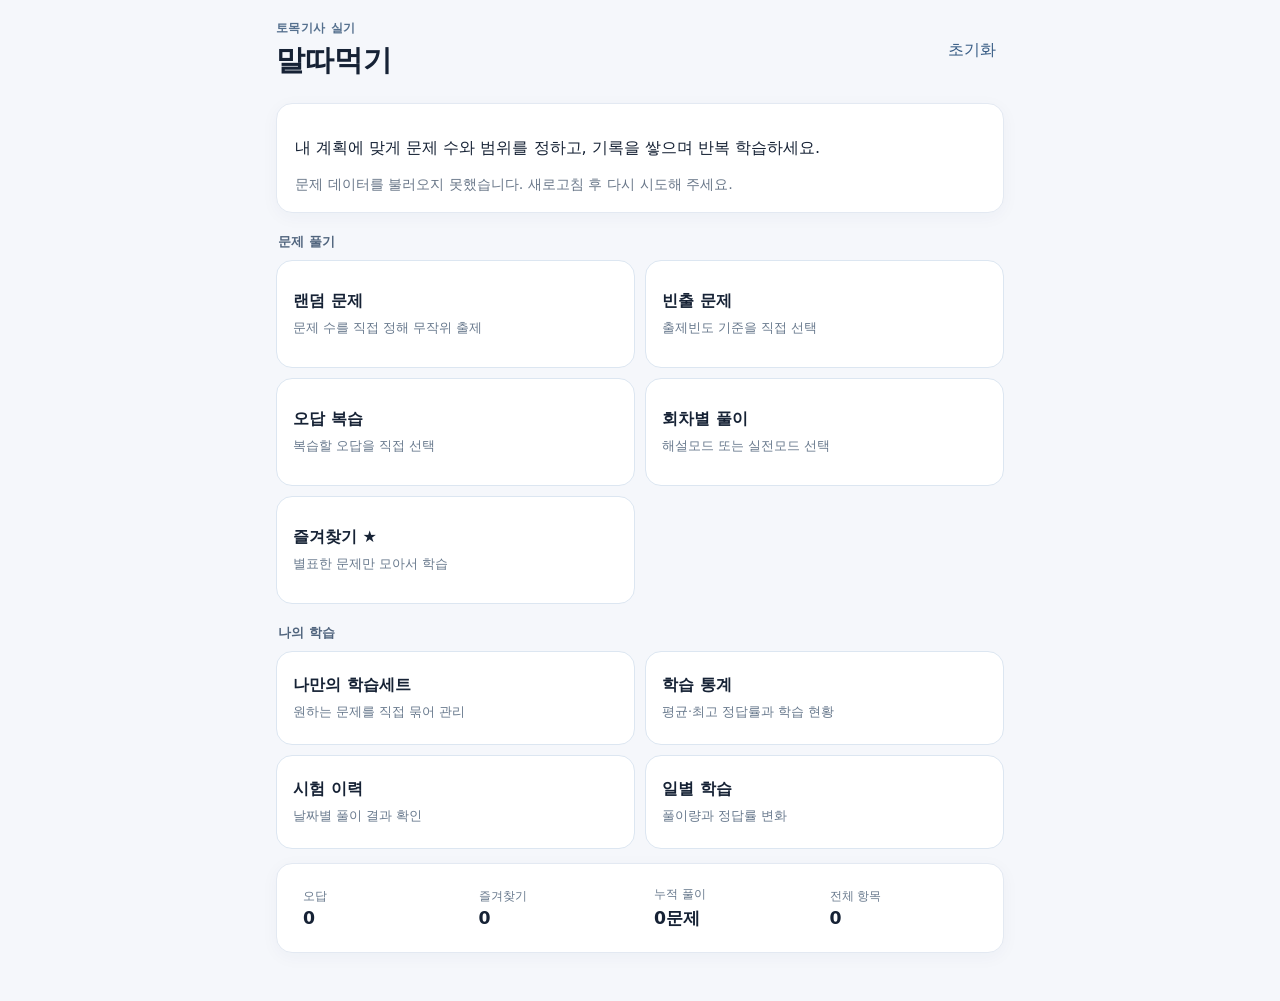
==== index.html @ a608e1f9 "No-op restore root civil app" ====
<!doctype html>
<html lang="ko">
<head>
  <meta charset="UTF-8" />
  <meta name="viewport" content="width=device-width, initial-scale=1, viewport-fit=cover" />
  <meta name="theme-color" content="#0f2747" />
  <title>토목기사 실기 말따먹기</title>
  <script>
    (() => {
      const version = 'civil-ux-20260830-4';
      const url = new URL(window.location.href);
      if (url.searchParams.get('v') !== version) {
        url.searchParams.set('v', version);
        window.location.replace(url.toString());
      }
    })();
  </script>
  <link rel="manifest" href="manifest.webmanifest?v=civil-ux-20260830-4" />
  <link rel="stylesheet" href="styles-civil-v2.css?v=civil-ux-20260830-4" />
  <link rel="stylesheet" href="civil-ui-patch.css?v=civil-ux-20260830-4" />
</head>
<body>
<main class="app-shell">
  <header>
    <div><p class="eyebrow">토목기사 실기</p><h1>말따먹기</h1></div>
    <button class="text-button" id="resetButton" type="button">초기화</button>
  </header>

  <section id="homeView" class="view">
    <div class="intro card">
      <p>내 계획에 맞게 문제 수와 범위를 정하고, 기록을 쌓으며 반복 학습하세요.</p>
      <div id="dataStatus" class="muted">문제 데이터를 불러오는 중...</div>
    </div>

    <p class="section-title">문제 풀기</p>
    <div class="mode-grid">
      <button class="mode-card" data-mode="random" type="button"><strong>랜덤 문제</strong><span>문제 수를 직접 정해 무작위 출제</span></button>
      <button class="mode-card" data-mode="frequent" type="button"><strong>빈출 문제</strong><span>출제빈도 기준을 직접 선택</span></button>
      <button class="mode-card" data-mode="wrong" type="button"><strong>오답 복습</strong><span>복습할 오답을 직접 선택</span></button>
      <button class="mode-card" data-mode="round" type="button"><strong>회차별 풀이</strong><span>해설모드 또는 실전모드 선택</span></button>
      <button class="mode-card" data-mode="favorite" type="button"><strong>즐겨찾기 ★</strong><span>별표한 문제만 모아서 학습</span></button>
    </div>

    <p class="section-title">나의 학습</p>
    <div class="mode-grid personal-grid">
      <button class="mode-card" data-panel="sets" type="button"><strong>나만의 학습세트</strong><span>원하는 문제를 직접 묶어 관리</span></button>
      <button class="mode-card" data-panel="stats" type="button"><strong>학습 통계</strong><span>평균·최고 정답률과 학습 현황</span></button>
      <button class="mode-card" data-panel="history" type="button"><strong>시험 이력</strong><span>날짜별 풀이 결과 확인</span></button>
      <button class="mode-card" data-panel="daily" type="button"><strong>일별 학습</strong><span>풀이량과 정답률 변화</span></button>
    </div>

    <section id="randomPicker" class="card hidden picker-card">
      <div class="picker-head"><strong>랜덤 문제 수</strong><button class="text-button close-picker" type="button">닫기</button></div>
      <div class="count-options">
        <button data-count="5" type="button">5</button>
        <button data-count="10" type="button">10</button>
        <button class="recommended selected" data-count="12" type="button"><span class="recommend-badge">추천</span>12</button>
        <button data-count="20" type="button">20</button>
        <button data-count="all" type="button">전체</button>
      </div>
      <label class="field-label" for="randomCountInput">직접 입력</label>
      <div class="inline-field"><input id="randomCountInput" type="number" min="1" inputmode="numeric" value="12"><span>문제</span></div>
      <button id="startRandomButton" class="primary wide" type="button">시작하기</button>
    </section>

    <section id="frequentPicker" class="card hidden picker-card">
      <div class="picker-head"><strong>빈출 문제 설정</strong><button class="text-button close-picker" type="button">닫기</button></div>
      <div id="frequencyOptions" class="count-options frequency-options"></div>
      <p id="frequentCountText" class="muted"></p>
      <p id="frequentProgressText" class="muted"></p>
      <div class="dual-actions"><button id="continueFrequentButton" class="primary" type="button">이어서 풀기</button><button id="restartFrequentButton" class="secondary" type="button">처음부터 풀기</button></div>
    </section>

    <section id="roundPicker" class="card hidden picker-card">
      <div class="picker-head"><strong>회차별 풀이</strong><button class="text-button close-picker" type="button">닫기</button></div>
      <label class="field-label" for="roundSelect">회차 선택</label>
      <select id="roundSelect"></select>
      <p class="round-mode-help">같은 회차를 <b>답을 보며 학습</b>하거나, <b>정답을 끝까지 가린 채 실전처럼</b> 풀 수 있습니다.</p>
      <div class="round-mode-grid">
        <button id="startRoundExplainButton" class="round-mode-button explain" type="button"><strong>해설모드</strong><span>문제와 정답을 함께 보며 학습</span></button>
        <button id="startRoundExamButton" class="round-mode-button exam" type="button"><strong>실전모드</strong><span>정답을 마지막까지 가리고 채점</span></button>
      </div>
    </section>

    <section id="listPicker" class="card hidden picker-card">
      <div class="picker-head"><strong id="listPickerTitle">문제 선택</strong><button class="text-button close-picker" type="button">닫기</button></div>
      <div class="list-tools"><button id="selectAllButton" class="small-button" type="button">전체 선택</button><button id="clearAllButton" class="small-button" type="button">전체 해제</button><span id="selectedCountText" class="muted"></span></div>
      <div id="selectableQuestionList" class="selectable-list"></div>
      <button id="startSelectedButton" class="primary wide" type="button">선택 문제 풀기</button>
    </section>

    <section class="stats card home-stats">
      <div><span>오답</span><strong id="wrongCount">0</strong></div>
      <div><span>즐겨찾기</span><strong id="favoriteCount">0</strong></div>
      <div><span>누적 풀이</span><strong id="solvedCount">0문제</strong></div>
      <div><span>전체 항목</span><strong id="uniqueCount">0</strong></div>
    </section>
  </section>

  <section id="quizView" class="view hidden">
    <div class="quiz-top"><button id="backButton" class="text-button" type="button">‹ 나가기</button><span id="modeLabel"></span></div>
    <div class="progress-row"><span id="roundLabel"></span><strong id="progressLabel"></strong></div>
    <div class="meter"><i id="meterFill"></i></div>
    <div class="meta-card"><div><span class="meta-title">빈도수</span><strong id="frequencyText">-</strong></div><div><span class="meta-title">출제년도·회차</span><span id="appearancesText">-</span></div></div>
    <article class="question-card">
      <div class="question-heading"><h2>문제</h2><button id="favoriteButton" class="favorite-button" type="button" aria-label="즐겨찾기">☆</button></div>
      <p id="questionText"></p>
    </article>
    <div id="explainAnswerBox" class="explain-answer hidden"><span class="meta-title">정답</span><p id="explainAnswerText"></p></div>
    <div id="answerArea">
      <label class="answer-label" for="answerInput">답 입력</label>
      <textarea id="answerInput" rows="7" placeholder="줄바꿈이나 쉼표로 항목을 나누어 입력하세요."></textarea>
    </div>
    <div class="actions"><button id="submitButton" class="primary" type="button">제출</button><button id="nextButton" class="secondary hidden" type="button">다음 문제</button></div>
    <div id="resultBox" class="result hidden"></div>
    <div id="afterAnswerActions" class="after-actions hidden"><button id="correctButton" type="button">정답으로 처리</button><button id="memorizedButton" type="button">확실히 암기</button></div>
  </section>

  <section id="summaryView" class="view hidden">
    <div class="summary card"><p class="eyebrow" id="summaryMode"></p><h2 id="summaryTitle">풀이 완료</h2><strong id="summaryScore"></strong><p id="summaryText"></p><button id="summaryWrongButton" class="secondary wide hidden" type="button">틀린 문제 보기</button><button id="summaryHomeButton" class="primary wide" type="button">처음으로</button></div>
    <section id="roundResults" class="hidden"></section>
  </section>

  <section id="panelView" class="view hidden">
    <div class="quiz-top"><button id="panelBackButton" class="text-button" type="button">‹ 처음으로</button><strong id="panelTitle"></strong></div>
    <div id="panelContent"></div>
  </section>
</main>

<div id="setModal" class="modal hidden"><div class="modal-card">
  <div class="picker-head"><strong id="setModalTitle">학습세트 만들기</strong><button id="closeSetModal" class="text-button" type="button">닫기</button></div>
  <input id="setNameInput" class="text-input" placeholder="세트 이름을 입력하세요">
  <input id="setSearchInput" class="text-input" placeholder="문제 검색">
  <div class="filter-grid">
    <select id="setFrequencyFilter"></select>
    <select id="setStatusFilter"><option value="all">상태 전체</option><option value="favorite">즐겨찾기</option><option value="wrong">현재 오답</option><option value="memorized">확실히 암기</option><option value="normal">일반 문제</option></select>
    <select id="setYearFilter"></select>
  </div>
  <div class="list-tools"><button id="setSelectAllButton" class="small-button" type="button">현재 목록 전체 선택</button><button id="setClearButton" class="small-button" type="button">선택 해제</button><span id="setSelectedCount" class="muted"></span></div>
  <div id="setQuestionList" class="selectable-list modal-list"></div>
  <button id="saveSetButton" class="primary wide" type="button">학습세트 저장</button>
</div></div>

<script src="data/questions.js?v=civil-ux-20260830-4"></script>
<script src="app-civil-v2.js?v=civil-ux-20260830-4"></script>
<script src="civil-ui-patch.js?v=civil-ux-20260830-4"></script>
</body>
</html>
---- styles-civil-v2.css ----
:root{font-family:system-ui,-apple-system,"Noto Sans KR",sans-serif;color:#162235;background:#f5f7fb}*{box-sizing:border-box}body{margin:0}.app-shell{max-width:760px;margin:auto;padding:20px 16px 48px}header,.quiz-top,.progress-row,.actions,.stats,.picker-head,.list-tools,.question-heading{display:flex;align-items:center;justify-content:space-between;gap:12px}h1{margin:0;font-size:1.8rem}h2{margin:0 0 12px}.eyebrow{margin:0 0 4px;color:#55708e;font-size:.78rem;font-weight:700;letter-spacing:.04em}.section-title{margin:20px 2px 9px;color:#50647d;font-size:.82rem;font-weight:800}.card,.question-card,.result,.meta-card,.explain-answer{background:#fff;border:1px solid #e3e9f2;border-radius:16px;padding:18px;box-shadow:0 4px 18px #18345b0a}.intro{margin:22px 0 12px}.muted{color:#697789;font-size:.9rem}.mode-grid{display:grid;grid-template-columns:1fr 1fr;gap:10px}.mode-card{min-height:108px;text-align:left;padding:16px;border:1px solid #dce6f1;border-radius:16px;background:#fff;color:#162235}.mode-card strong,.mode-card span{display:block}.mode-card span{font-size:.8rem;color:#68798d;margin-top:7px;line-height:1.45}.mode-card:active{background:#eaf1f9}.personal-grid .mode-card{min-height:94px}.stats{margin-top:14px}.stats>div{flex:1;padding:4px 8px}.stats span,.stats strong{display:block}.stats span{font-size:.78rem;color:#68798d}.stats strong{margin-top:3px;font-size:1.08rem}.hidden{display:none!important}button,select,textarea,input{font:inherit}button{cursor:pointer}.text-button{border:0;background:transparent;color:#365b84;padding:8px}.primary,.secondary,.after-actions button,.small-button{border:0;border-radius:12px;padding:13px 16px;font-weight:700}.primary{background:#12375f;color:#fff}.secondary{background:#e5edf7;color:#17395f}.primary,.secondary{flex:1}.wide{width:100%;margin-top:10px}.quiz-top{margin-bottom:16px}.progress-row{font-size:.9rem}.meter{height:6px;background:#dce5ef;border-radius:99px;margin:10px 0 14px;overflow:hidden}.meter i{display:block;height:100%;width:0;background:#2f80c7;border-radius:99px;transition:width .2s}.meta-card{display:grid;grid-template-columns:120px minmax(0,1fr);gap:16px;margin-bottom:14px;padding:14px 16px;align-items:start}.meta-title{display:block;color:#6b7d90;font-size:.74rem;font-weight:700;margin-bottom:5px}.meta-card #frequencyText{color:#12375f}.meta-card #appearancesText{display:block;line-height:1.45}.question-card{line-height:1.7}.question-card p{white-space:pre-wrap;margin:0}.question-heading h2{margin:0}.favorite-button{border:0;background:transparent;font-size:2rem;line-height:1;color:#95a3b2;padding:0 4px}.favorite-button.active{color:#d9a928}.answer-label{display:block;font-weight:700;margin:16px 0 7px}textarea{width:100%;min-height:150px;resize:vertical;border:1px solid #ccd8e5;border-radius:14px;padding:14px;background:#fff;color:#162235;line-height:1.55}.actions{margin-top:12px}.result{margin-top:16px;white-space:pre-wrap;line-height:1.6}.result.ok{border-color:#a8ddbd;background:#f2fff5}.result.no{border-color:#f1c5c5;background:#fff8f8}.explain-answer{margin-top:14px;border-color:#c9daea;background:#f7fbff}.explain-answer p{white-space:pre-wrap;margin:0;line-height:1.7}.after-actions{display:flex;gap:8px;margin-top:10px}.after-actions button{flex:1;background:#fff;border:1px solid #ccd9e6;color:#294b70;font-size:.86rem}.summary{text-align:center;margin-top:36px}.summary>strong{display:block;font-size:2.2rem;margin:14px}.round-result{margin-top:12px}.round-result summary{cursor:pointer;font-weight:700}.round-result-body{margin-top:14px;color:#3f4e60;white-space:pre-wrap;line-height:1.6}.round-result .tag{font-size:.78rem;padding:3px 7px;border-radius:99px;background:#edf2f7;margin-left:6px}.picker-card{margin-top:12px}.picker-head{margin-bottom:14px}.picker-card select,.filter-grid select,.text-input{width:100%;padding:11px;border:1px solid #cbd8e6;border-radius:11px;background:#fff;color:#162235}.count-options{display:grid;grid-template-columns:repeat(5,1fr);gap:8px;margin:8px 0 14px}.count-options button{position:relative;border:1px solid #ccd9e6;background:#fff;color:#244766;border-radius:12px;padding:12px 8px;font-weight:800}.count-options button.selected{border-color:#2b679e;background:#edf5fd;color:#12375f}.count-options .recommended{border:2px solid #7ba8d1;background:#eff7ff}.recommend-badge{position:absolute;top:-9px;left:50%;transform:translateX(-50%);background:#dceeff;color:#275a87;border:1px solid #8eb5d8;border-radius:99px;padding:1px 7px;font-size:.68rem;font-weight:800;white-space:nowrap}.frequency-options{grid-template-columns:repeat(4,1fr)}.field-label{display:block;font-size:.8rem;font-weight:800;color:#58708a;margin-bottom:6px}.inline-field{display:flex;align-items:center;gap:8px}.inline-field input{flex:1;min-width:0;border:1px solid #cbd8e6;border-radius:11px;padding:11px}.dual-actions{display:flex;gap:8px;margin-top:12px}.small-button{padding:8px 10px;background:#eef3f8;color:#31536f;font-size:.78rem}.round-mode-help{font-size:.83rem;color:#65788c;line-height:1.55;margin:12px 0}.round-mode-grid{display:grid;grid-template-columns:1fr 1fr;gap:9px}.round-mode-button{min-height:92px;text-align:left;border:1px solid #ccd9e6;border-radius:14px;background:#fff;padding:14px;color:#17395f}.round-mode-button strong,.round-mode-button span{display:block}.round-mode-button span{font-size:.77rem;color:#6b7c8e;margin-top:5px;line-height:1.4}.round-mode-button.explain{background:#f7fbff;border-color:#bcd2e7}.round-mode-button.exam{background:#f8fafc}.selectable-list{max-height:390px;overflow:auto;border-top:1px solid #edf1f5;border-bottom:1px solid #edf1f5}.question-option{display:grid;grid-template-columns:auto 1fr auto;gap:10px;align-items:start;padding:12px 2px;border-bottom:1px solid #edf1f5}.question-option:last-child{border-bottom:0}.question-option input{margin-top:5px}.question-option .qtext{font-size:.9rem;line-height:1.45}.question-option .qmeta{font-size:.72rem;color:#6e7f91;white-space:nowrap}.modal{position:fixed;inset:0;background:#17283e66;display:flex;align-items:center;justify-content:center;padding:18px;z-index:20}.modal-card{width:min(760px,100%);max-height:92vh;overflow:auto;background:#fff;border-radius:18px;padding:18px;box-shadow:0 20px 70px #10233d33}.modal-list{max-height:44vh}.text-input{margin-bottom:9px}.filter-grid{display:grid;grid-template-columns:1fr 1fr 1fr;gap:8px;margin-bottom:10px}.panel-card{margin-bottom:12px}.panel-card h3{margin:0 0 10px}.set-row,.history-row{display:flex;justify-content:space-between;align-items:center;gap:12px;padding:13px 0;border-bottom:1px solid #edf1f5}.set-row:last-child,.history-row:last-child{border-bottom:0}.row-main{min-width:0}.row-title{font-weight:800}.row-sub{font-size:.8rem;color:#6a7b8e;margin-top:3px}.row-actions{display:flex;gap:6px;flex-wrap:wrap;justify-content:flex-end}.row-actions button{border:1px solid #d7e0e9;background:#fff;border-radius:10px;padding:7px 9px;color:#31536f;font-size:.76rem}.stat-grid{display:grid;grid-template-columns:repeat(3,1fr);gap:8px}.stat-box{background:#fff;border:1px solid #e3e9f2;border-radius:14px;padding:14px}.stat-box span,.stat-box strong{display:block}.stat-box span{font-size:.76rem;color:#68798d}.stat-box strong{font-size:1.35rem;margin-top:5px}.compare-bars{margin-top:14px}.bar-line{display:grid;grid-template-columns:70px 1fr 48px;gap:8px;align-items:center;margin:10px 0;font-size:.82rem}.bar-track{height:12px;background:#e7edf4;border-radius:99px;overflow:hidden}.bar-fill{height:100%;background:#2f80c7;border-radius:99px}.daily-chart{display:flex;align-items:flex-end;gap:7px;height:190px;padding:14px 4px 26px;border-bottom:1px solid #dde5ee;overflow-x:auto}.day-bar-wrap{min-width:34px;height:100%;display:flex;flex-direction:column;justify-content:flex-end;align-items:center;gap:5px}.day-bar{width:24px;min-height:2px;background:#5e8fbc;border-radius:6px 6px 2px 2px}.day-bar.empty-bar{background:#dce5ed}.day-value{font-size:.65rem;color:#526a82}.day-label{font-size:.64rem;color:#728298;white-space:nowrap}.weak-set{border:1px solid #f0d9ad;background:#fffaf0;border-radius:14px;padding:14px;margin-bottom:12px}.empty-state{text-align:center;color:#718095;padding:26px 8px}.chip{display:inline-block;border-radius:99px;background:#edf3f8;color:#44627e;padding:3px 8px;font-size:.7rem;margin-left:5px}@media(max-width:520px){.meta-card{grid-template-columns:1fr;gap:10px}.stats{align-items:stretch;flex-wrap:wrap}.stats>div{flex:1 1 40%}.mode-grid{grid-template-columns:1fr 1fr}.count-options{grid-template-columns:repeat(3,1fr)}.frequency-options{grid-template-columns:repeat(2,1fr)}.filter-grid{grid-template-columns:1fr}.stat-grid{grid-template-columns:1fr 1fr}.set-row,.history-row{align-items:flex-start}.round-mode-grid{grid-template-columns:1fr}}@media(max-width:380px){.mode-grid{grid-template-columns:1fr}.app-shell{padding-inline:12px}}
---- civil-ui-patch.css ----
/* 즉시 보이는 선택창 */
.picker-card:not(.hidden){
  position:fixed;
  top:50%;
  left:50%;
  transform:translate(-50%,-50%);
  width:min(700px,calc(100% - 32px));
  max-height:min(82vh,720px);
  overflow:auto;
  margin:0;
  z-index:40;
  box-shadow:0 0 0 100vmax rgba(23,40,62,.38),0 20px 70px rgba(16,35,61,.22);
}
.picker-card:not(.hidden) .picker-head{
  position:sticky;
  top:-18px;
  z-index:2;
  margin:-18px -18px 14px;
  padding:18px 18px 12px;
  background:#fff;
  border-radius:16px 16px 0 0;
  border-bottom:1px solid #edf1f5;
}
.auto-set-row{
  margin-top:2px;
  padding:14px 10px;
  border:1px solid #f0d9ad;
  background:#fffaf0;
  border-radius:13px;
}
.auto-set-row + .set-row{margin-top:4px}
.row-actions button:disabled{opacity:.45;cursor:not-allowed}
.compact-empty{padding:18px 8px 6px}

/* 시험 직후 오답 해설 뷰어 */
.wrong-review-card{
  width:min(940px,100%);
  max-height:92vh;
  overflow:auto;
}
.review-head{
  position:sticky;
  top:-18px;
  z-index:5;
  margin:-18px -18px 14px;
  padding:18px 18px 12px;
  background:#fff;
  border-bottom:1px solid #edf1f5;
}
.wrong-review-layout{
  display:grid;
  grid-template-columns:minmax(230px,32%) minmax(0,1fr);
  gap:14px;
  align-items:start;
}
.wrong-review-list{
  max-height:560px;
  overflow:auto;
  border:1px solid #e1e8f0;
  border-radius:14px;
  background:#f8fafc;
}
.wrong-review-item{
  width:100%;
  display:flex;
  align-items:flex-start;
  justify-content:space-between;
  gap:10px;
  padding:12px;
  border:0;
  border-bottom:1px solid #e8edf3;
  background:transparent;
  color:#20344b;
  text-align:left;
}
.wrong-review-item:last-child{border-bottom:0}
.wrong-review-item span{
  min-width:0;
  font-size:.84rem;
  line-height:1.45;
}
.wrong-review-item small{
  flex:0 0 auto;
  color:#718095;
  font-size:.7rem;
  white-space:nowrap;
}
.wrong-review-item.selected{
  background:#eaf3fc;
  box-shadow:inset 3px 0 0 #2f6fa7;
}
.wrong-review-detail{
  min-width:0;
  border:1px solid #e1e8f0;
  border-radius:14px;
  padding:16px;
  background:#fff;
}
.review-position{
  margin-bottom:10px;
  color:#526b85;
  font-size:.78rem;
  font-weight:800;
}
.review-section{
  padding:13px 14px;
  margin-top:10px;
  border:1px solid #e5ebf2;
  border-radius:12px;
  background:#fff;
}
.review-section:first-of-type{margin-top:0}
.review-section p{
  margin:5px 0 0;
  white-space:pre-wrap;
  line-height:1.65;
}
.review-question{background:#fbfcfe}
.review-section.missed{
  border-color:#f0c7c7;
  background:#fff8f8;
}
.review-section.correct-answer{
  border-color:#c4d9ec;
  background:#f6fbff;
}
.review-status{
  margin-top:11px;
  color:#5d7187;
  font-size:.8rem;
  font-weight:700;
}
.review-actions{
  display:grid;
  grid-template-columns:repeat(3,1fr);
  gap:8px;
  margin-top:12px;
}
.review-actions button{
  min-height:42px;
  border:1px solid #ccd9e6;
  border-radius:11px;
  background:#fff;
  color:#294b70;
  font-weight:700;
}
.review-nav{
  display:flex;
  gap:8px;
  margin-top:10px;
}
.review-nav button{flex:1}
.review-nav button:disabled{opacity:.42;cursor:not-allowed}

@media(max-width:700px){
  .wrong-review-layout{grid-template-columns:1fr}
  .wrong-review-list{
    display:flex;
    gap:6px;
    max-height:none;
    overflow-x:auto;
    padding:6px;
    border:0;
    background:transparent;
  }
  .wrong-review-item{
    flex:0 0 210px;
    border:1px solid #e1e8f0;
    border-radius:11px;
    background:#f8fafc;
  }
  .wrong-review-item.selected{box-shadow:inset 0 -3px 0 #2f6fa7}
}
@media(max-width:520px){
  .picker-card:not(.hidden){width:calc(100% - 20px);max-height:86vh}
  .wrong-review-card{padding:14px;max-height:94vh}
  .review-head{top:-14px;margin:-14px -14px 12px;padding:14px 14px 10px}
  .wrong-review-detail{padding:12px}
  .review-actions{grid-template-columns:1fr}
  .wrong-review-item{flex-basis:190px}
}
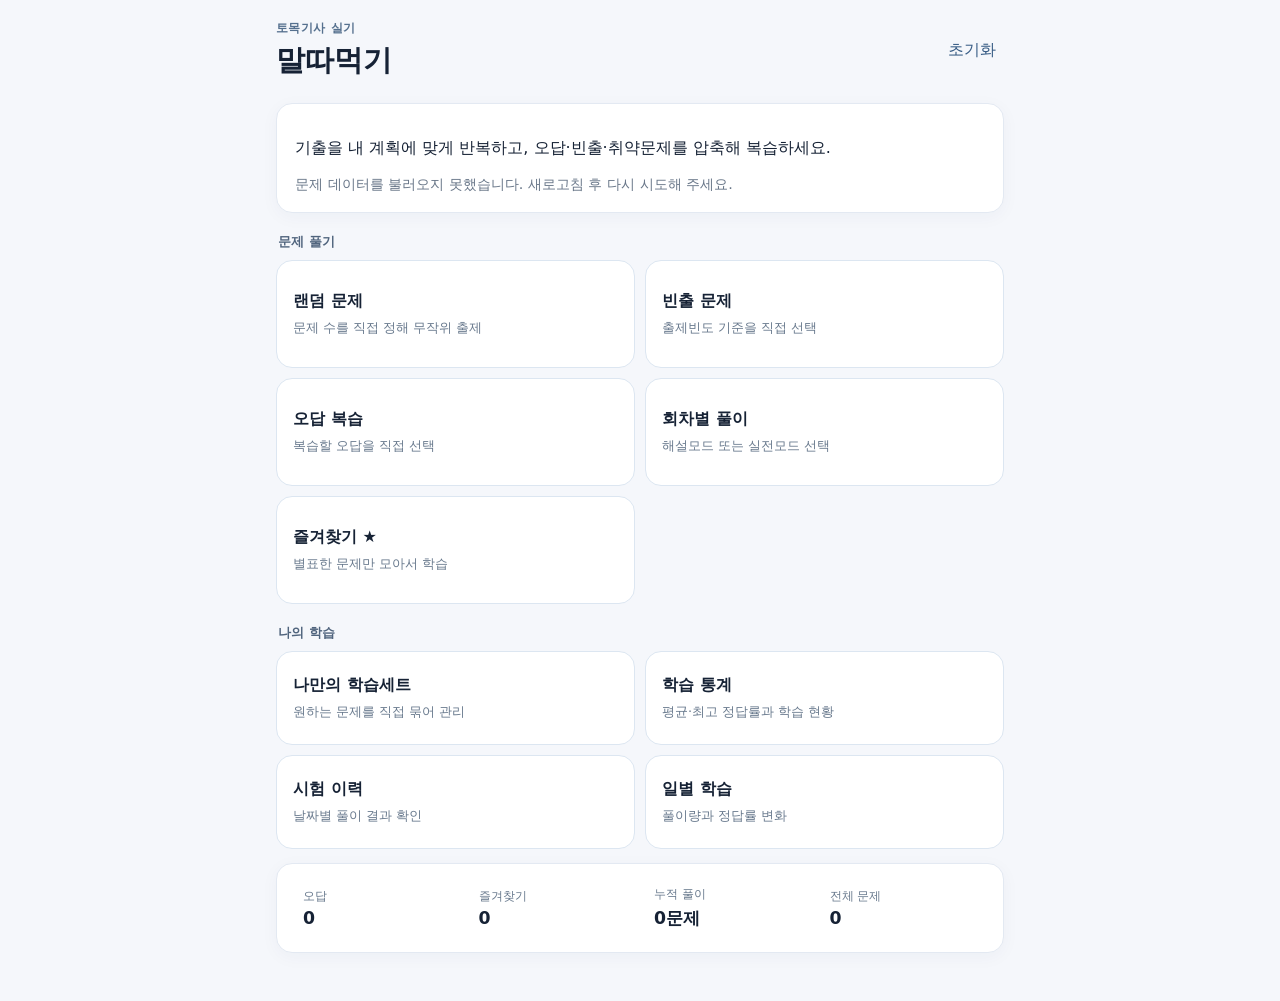
==== commit ebee7fbe: "Finalize civil app UX and navigation" ====
--- a/index.html
+++ b/index.html
@@ -7,7 +7,7 @@
   <title>토목기사 실기 말따먹기</title>
   <script>
     (() => {
-      const version = 'civil-ux-20260830-4';
+      const version = 'civil-ux-20260830-8';
       const url = new URL(window.location.href);
       if (url.searchParams.get('v') !== version) {
         url.searchParams.set('v', version);
@@ -15,9 +15,10 @@
       }
     })();
   </script>
-  <link rel="manifest" href="manifest.webmanifest?v=civil-ux-20260830-4" />
-  <link rel="stylesheet" href="styles-civil-v2.css?v=civil-ux-20260830-4" />
-  <link rel="stylesheet" href="civil-ui-patch.css?v=civil-ux-20260830-4" />
+  <link rel="manifest" href="manifest.webmanifest?v=civil-ux-20260830-8" />
+  <link rel="stylesheet" href="styles-civil-v2.css?v=civil-ux-20260830-8" />
+  <link rel="stylesheet" href="civil-ui-patch.css?v=civil-ux-20260830-8" />
+  <link rel="stylesheet" href="final-ux.css?v=civil-ux-20260830-8" />
 </head>
 <body>
 <main class="app-shell">
@@ -28,7 +29,7 @@
 
   <section id="homeView" class="view">
     <div class="intro card">
-      <p>내 계획에 맞게 문제 수와 범위를 정하고, 기록을 쌓으며 반복 학습하세요.</p>
+      <p>기출을 내 계획에 맞게 반복하고, 오답·빈출·취약문제를 압축해 복습하세요.</p>
       <div id="dataStatus" class="muted">문제 데이터를 불러오는 중...</div>
     </div>
 
@@ -93,7 +94,7 @@
       <div><span>오답</span><strong id="wrongCount">0</strong></div>
       <div><span>즐겨찾기</span><strong id="favoriteCount">0</strong></div>
       <div><span>누적 풀이</span><strong id="solvedCount">0문제</strong></div>
-      <div><span>전체 항목</span><strong id="uniqueCount">0</strong></div>
+      <div><span>전체 문제</span><strong id="uniqueCount">0</strong></div>
     </section>
   </section>
 
@@ -141,8 +142,21 @@
   <button id="saveSetButton" class="primary wide" type="button">학습세트 저장</button>
 </div></div>
 
-<script src="data/questions.js?v=civil-ux-20260830-4"></script>
-<script src="app-civil-v2.js?v=civil-ux-20260830-4"></script>
-<script src="civil-ui-patch.js?v=civil-ux-20260830-4"></script>
+<script src="data/questions.js?v=civil-ux-20260830-8"></script>
+<script src="app-civil-v2.js?v=civil-ux-20260830-8"></script>
+<script src="civil-ui-patch.js?v=civil-ux-20260830-8"></script>
+<script src="final-ux.js?v=civil-ux-20260830-8"></script>
+<script>
+  (() => {
+    const b = document.getElementById('resetButton');
+    if (!b) return;
+    b.onclick = () => {
+      if (confirm('이 기기의 오답·빈출 진도·즐겨찾기·학습세트·시험이력·통계를 모두 초기화할까요?')) {
+        ['log','memorized','frequentDone','frequentDoneByThreshold','solvedCount','favorites','studySets','attempts','sessions','uxMigration20260830','wrongPoolV5','wrongPoolV5Migrated'].forEach((x) => store.remove(x));
+        updateStats(); hidePickers(); alert('학습기록을 초기화했습니다.');
+      }
+    };
+  })();
+</script>
 </body>
 </html>
--- a/civil-ui-patch.css
+++ b/civil-ui-patch.css
@@ -151,6 +151,71 @@
 }
 .review-nav button{flex:1}
 .review-nav button:disabled{opacity:.42;cursor:not-allowed}
+
+/* v7: 건재기와 동일한 시험 이력 카드 UI */
+#panelContent>.panel-card:has(.history-clickable){
+  display:grid;
+  gap:9px;
+  margin-bottom:12px;
+  padding:0;
+  border:0;
+  border-radius:0;
+  background:transparent;
+  box-shadow:none;
+}
+.history-row.history-clickable{
+  display:grid;
+  grid-template-columns:minmax(0,1fr) auto;
+  align-items:center;
+  gap:12px;
+  width:100%;
+  margin:0;
+  padding:14px;
+  border:1px solid #dfe6ee;
+  border-radius:14px;
+  background:#fff;
+  box-shadow:0 3px 12px rgba(20,48,80,.035);
+  appearance:none;
+  -webkit-appearance:none;
+  text-align:left;
+  color:#162235;
+  font:inherit;
+  cursor:pointer;
+  transition:.15s ease;
+}
+.history-row.history-clickable:last-child{border-bottom:1px solid #dfe6ee}
+.history-row.history-clickable:hover{
+  border-color:#b9cbe0;
+  background:#f9fbfe;
+  transform:translateY(-1px);
+  box-shadow:0 6px 18px rgba(20,48,80,.065);
+}
+.history-row .row-title{color:#16375b;font-weight:850}
+.history-row .row-sub{margin-top:4px;color:#6c7a8c;font-size:.77rem}
+.history-row .row-actions{display:flex;align-items:center;justify-content:flex-end}
+.history-row .row-actions strong{color:#16375b;white-space:nowrap}
+#panelContent>.panel-card:has(.history-clickable)+.muted{margin:10px 2px 0;color:#6c7a8c}
+
+.history-detail-card{display:block;padding:20px}
+.history-back{margin-bottom:12px}
+.history-detail-head{display:flex;align-items:flex-start;justify-content:space-between;gap:16px}
+.history-detail-head h3{margin:0 0 5px;color:#16375b}
+.history-detail-head p{margin:0;color:#73849a;font-size:.84rem}
+.history-detail-head>strong{color:#16375b;white-space:nowrap}
+.history-note{margin:14px 0;padding:12px 14px;border-radius:12px;background:#f5f7fb;color:#64758a;font-size:.86rem;line-height:1.45}
+.history-detail-actions{display:grid;grid-template-columns:repeat(2,minmax(0,1fr));gap:10px;margin:18px 0}
+.history-detail-actions>button{width:100%;max-width:none}
+.history-question-list{display:grid;gap:10px}
+.history-question{border:1px solid #dce6f1;border-radius:14px;background:#fff;overflow:hidden}
+.history-question summary{display:flex;align-items:center;justify-content:space-between;gap:12px;padding:14px 15px;cursor:pointer;font-weight:700;list-style:none}
+.history-question summary::-webkit-details-marker{display:none}
+.history-question summary span{min-width:0;line-height:1.45}
+.history-question summary em{font-style:normal;font-size:.76rem;font-weight:800;color:#60758e;white-space:nowrap}
+.history-question summary em.wrong-status{color:#b13b3b}
+.history-question summary em.correct-status{color:#25724a}
+.history-question-body{padding:0 15px 15px;border-top:1px solid #edf1f6}
+.history-question-body p{white-space:pre-wrap;line-height:1.62}
+.history-question-body pre{margin:8px 0 0;white-space:pre-wrap;word-break:break-word;font:inherit;line-height:1.62}
 
 @media(max-width:700px){
   .wrong-review-layout{grid-template-columns:1fr}
@@ -178,4 +243,7 @@
   .wrong-review-detail{padding:12px}
   .review-actions{grid-template-columns:1fr}
   .wrong-review-item{flex-basis:190px}
-}
+  .history-row.history-clickable{grid-template-columns:minmax(0,1fr) auto;padding:13px 14px}
+  .history-detail-head{gap:10px}
+  .history-detail-actions{grid-template-columns:1fr}
+}
--- a/final-ux.css
+++ b/final-ux.css
@@ -0,0 +1,35 @@
+/* Final shared UX polish for Civil + Construction Material apps */
+#roundPicker .round-mode-label{
+  display:block;
+  margin-top:16px;
+  margin-bottom:8px;
+}
+#roundPicker .round-mode-button{
+  position:relative;
+  transition:border-color .16s ease, background .16s ease, box-shadow .16s ease, transform .16s ease;
+}
+#roundPicker .round-mode-button.round-choice-selected{
+  border-color:#9bbfe2;
+  background:#f2f8fe;
+  box-shadow:0 0 0 2px rgba(47,111,167,.08);
+  transform:translateY(-1px);
+}
+#roundPicker .round-mode-button.round-choice-selected strong{
+  color:#16375b;
+}
+#roundStartButton{
+  width:100%;
+  max-width:none;
+  min-height:50px;
+  margin-top:14px;
+}
+#roundStartButton:disabled{
+  opacity:.46;
+  cursor:not-allowed;
+  box-shadow:none;
+  transform:none;
+}
+
+@media(max-width:520px){
+  #roundStartButton{min-height:48px;margin-top:12px}
+}
